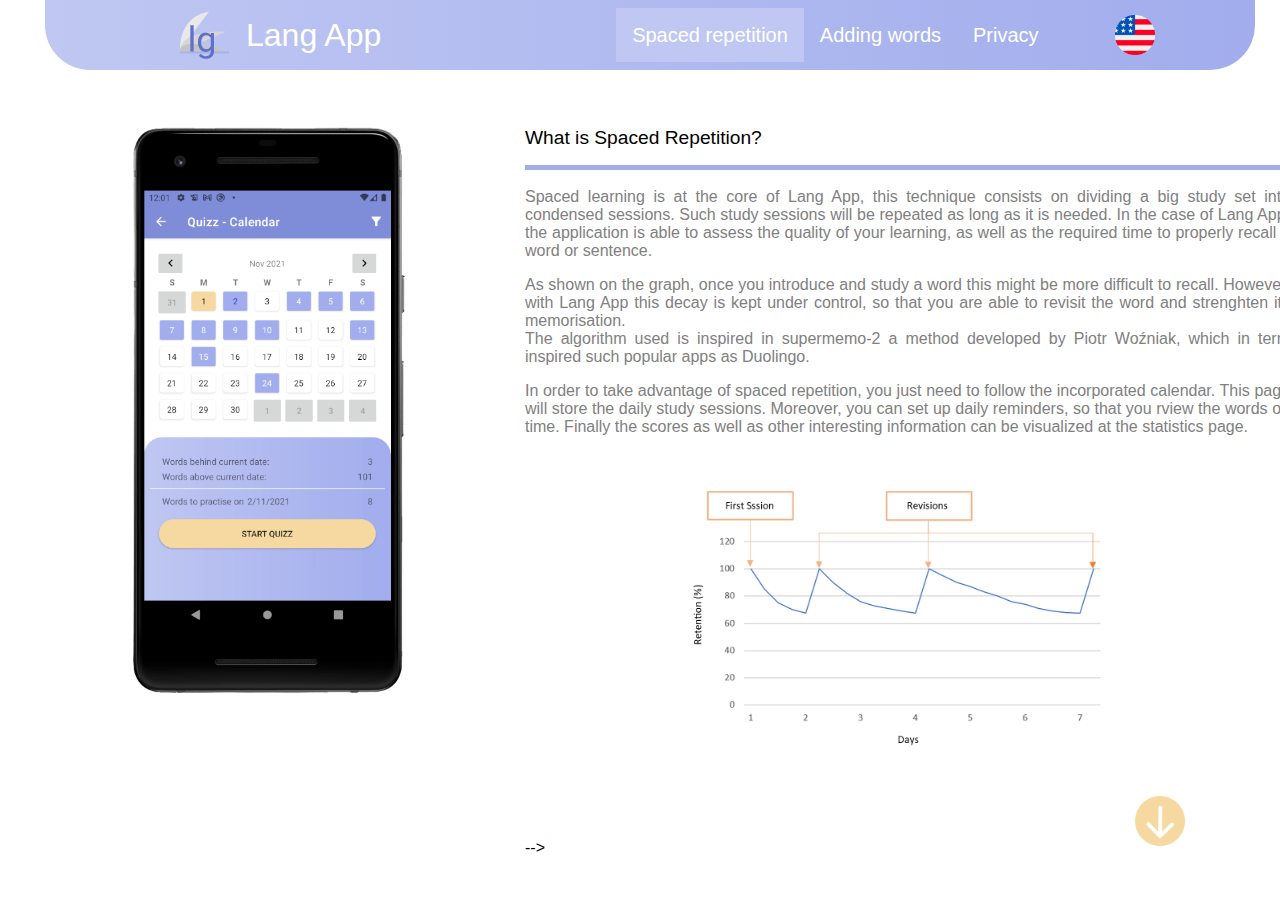
==== about-app.html @ 56e813d0 "New tab for GDPR and minor format changes" ====
<!DOCTYPE html>
<html lang="en">

<script src="main.js" defer></script>
<script defer>
    function load(){
        var translate = new Translate();
    
        if (localStorage.getItem("currentLng")=== null ){
            var currentLng = 'en';//'fr'
            localStorage.setItem("currentLng",currentLng)
        }
        var attributeName = 'data-tag';
        translate.init(attributeName, localStorage.getItem("currentLng"));
        translate.process(); 
    
        //obtiene elementos
        const dropdownTitle = document.querySelector('.dropdown .title-dropdown');
        const dropdownOptions = document.querySelectorAll('.dropdown .option');
    
        //vincula listeners a estos elementos
        dropdownTitle.addEventListener('click', toggleMenuDisplay);
        dropdownOptions.forEach(option => option.addEventListener('click',handleOptionSelected));
        document.querySelector('.dropdown .title-dropdown').addEventListener('change',handleTitleChange);
    }
</script>

<head>
    <meta charset="UTF-8">
    <meta http-equiv="X-UA-Compatible" content="IE=edge">
    <meta name="viewport" content="width=device-width, initial-scale=1.0">
    <!--css styling files-->
    <!--animation scripting (after html is loaded)-->  
    <link href="styles/styles.css" rel="stylesheet">
    <link href="styles/about.css" rel="stylesheet">
    <link href="styles/dropdown.css" rel="stylesheet">
    <title>Lang App - about</title>
</head>
<body class="container full-height-grow preload-images" onload="load()">
    <header class="main-header">
        <!-- navigation upper bar -->
        <a href="index.html" class="brand-logo">
            <!-- logo -->
            <img src="Images/brand_logo.png" width="50" height="50" >
            <div class="brand-logo-name">Lang App</div>
        </a>

        <nav class ="main-nav" id="myHeader">
            <ul>
                <!-- options menu -->
                <li><a class="menu-clickable active" href="about-app.html" data-tag="menu_item1"></a></li>
                <li><a class="menu-clickable" href="adding.html" data-tag="menu_item2"></a></li>
                <li><a class="menu-clickable" href="GDPR.html" data-tag="menu_item3"></a></li>
                <li>
                    <div class="dropdown">
            
                        <div class="title-dropdown pointerCursor">
                            <div class="img-lang center" name="img"></div>
                            <i class="fa fa-angle-right"></i>
                        </div>
                        
                        <div class='menu pointerCursor hide'>
                            <div class="option hide center"><img src="/Images/index/en_0.png" width="35px" height="35px" id="option1"></div>
                            <div class="option hide center"><img src="/Images/index/es_0.png" width="35px" height="35px" id="option2"></div>
                            <div class='option hide center'><img src="/Images/index/cat_0.png" width="35px" height="35px" id='option3'></div>
                            <!--<div class='option hide center'><img src="/Images/index/cat_0.png" width="35px" height="35px" id='option4'></div>-->
                        </div>
                    </div> 
                </li>
            </ul>
        </nav>
    </header>


        <section class="home-main-section">
            <div class="img-wrapper animated-slide-in">
                <div class="phone-image-main" name="img" title-tag="img1"></div>
            </div>
            <div class="call-to-action animated-slide-out">
                <!--subtitle 1-->
                <div class="subtitle" data-tag="subtitle_about">What is Spaced Repetition?</div>
                <!--separator 1-->
                <div class="separator"></div>
                <!--text 1-->
                    <p class="text" data-tag="t_about">
                        Spaced learning is at the core of Lang App, this technique consists on dividing a big study set into condensed sessions. Such study sessions will be repeated as long as it is needed. In the case 
                        of Lang App, the application is able to assess the quality of your learning, as well as the required time to properly recall a word or sentence.
                    </p>
                    <P class="text graph" data-tag="t2_about">
                        As shown on the graph, once you introduce and study a word this might be more difficult to recall. However, with Lang App this decay is kept under control, so that you are able to revisit the word and strenghten its memorisation.<br>
                        The algorithm used is inspired in supermemo-2 a method developed by Piotr Woźniak, which in term inspired such popular apps as Duolingo.
                    </P>
                    <p class="text" data-tag="t3_about">
                        In order to take advantage of spaced repetition, you just need to follow the incorporated calendar. This page will store the daily study sessions. Moreover, you can set up daily reminders, so that you rview the words on time. Finally the scores as well as other interesting information can be visualized at the statistics page 
                    </p>
                    <div class="figure-wrapper">
                        <div class="image-figure" name="img" title-tag="img2"></div>
                    </div>
     -->         
            </div>
        </section>

    <section class="footer">
        <div class="btn-footer">
            <a href="adding.html"><img src="Images/arrow-down.png" width="50" height="50" ></a>
        </div>
    </section>

    <script scr="https://cdnjs.cloudflare.com/ajax/libs/barba.js/0.0.2/barba.min.js"></script>
    <script defer scr="script.js"></script>
</body>
<script src="dropdown.js" defer></script>
</html>
---- styles/styles.css ----
/* boxsizing for all the appplication, so to have better control of width and height */
*, *::before, *::after{
    box-sizing: border-box;
}

/* color for the entire body of the page*/
body{
    background-color: #FFFFFF;
    font-family: Roboto, sans-serif;  
    min-height: 100vh;
    color:black;

}

/*adjust the object to take all the body except the header*/
.full-height-grow{
    display: flex;
    flex-direction: column;
}

/* import the font, sizes (100,400,500,700)*/
@import url('https://fonts.googleapis.com/css2?family=Roboto:ital,wght@0,100;0,400;0,500;1,700&display=swap');

.brand-logo{
    display: flex; /*the items display next to each other*/
    align-items: center;
    font-size: 2em;
    color: #FFFFFF;
    text-decoration: none; /*get rid of the underline due to the anchor*/
}

/*logo left margin*/
.brand-logo-name{
    margin-left: 1rem;
}

/*navigation bar: align them horizontally and take out the dots*/
.main-nav ul{
    display: flex;
    align-items: center;
    margin: 0;
    padding: 0;
    font-size: 1.25em;
    list-style: none;
}

/*navigation bar texts*/
.main-nav a {
    color: #FFFFFF;
    text-decoration: none;
    padding: 1rem;
    
}

/*navigation bar texts when hovering*/
.main-nav a:hover{
    color:#808080;
}

/*align horizontally the texts of the header
   - at center
   - with the maximum distance possible between logo and nav*/
.main-header{
    display: flex;
    justify-content: space-between;
    align-items: center;
    height: 70px;
    background-image: linear-gradient(to left,#a1aded,#bfc7f2);
    padding-left: 15vmin;
    padding-right: 10vmin;
    border-radius: 0px 0px 45px 45px;
    align-content: center;
    position: fixed;
    width: 94.5%;
}

/*selected element in nav*/
.active{
    background-color: #bfc7f2;
}

/*allow the body of the page to resize depending on the screen size*/
.container{
    min-width: 95vw;
    margin: 0 auto;
    padding: 0 5vmin;
}

/*style for the title*/
.title{
    font-weight: 500;
    font-size:3em;
    margin-bottom: 1rem;
    margin-top: 2rem;
}

.subtitle{
    font-weight: 500;
    font-size:1.2em;
    margin-bottom: 1rem;
    margin-top: 2rem;
}

/*style for the buttons
   - no underlining
   - paddings and corners
   - colors as in the protoype*/
.btn{
    color: black;
    background-color:#f5d9a1;
    padding: .7rem 1.5rem;
    border-radius: .5rem;
    text-decoration: none;
    margin: 1vmin;
}

.btn-footer{
    text-decoration: none;
    margin: 2vmin;
}

/* The sticky class is added to the header with JS when it reaches its scroll position */
.sticky {
    position: fixed;
    top: 0;
    width: 100%
  }

.separator{
    background-color: #a1aded;
    margin-bottom: 2vmin;
    min-height: 5px;
    min-width: 85vmin;
}

/*** animations ***/


.slide-in{
    animation: slide-in 0.5s ease forwards;
}

.animated-slide-in{
    animation: slide-in 1s;
}

@keyframes slide-in {
    from{
        opacity: 0;
        transform: translateY(-10%);
    }
    to{
        opacity: 1;
        transform: translateY(0%);
    }
  }



.animated-slide-out{
    animation: slide-out 1s;
}

@keyframes slide-out {
    from{
        opacity: 0;
        transform: translateY(10%);
    }
    to{
        opacity: 1;
        transform: translateY(0%);
    }
  }
---- styles/about.css ----
.preload-images-index {
    display: none; 
    width: 0;
    height: 0;
    background: url(/Images/about-app/cat_0.png),
                url(/Images/about-app/cat_1.png),
                url(/Images/about-app/cat_2.png),
                url(/Images/about-app/en_0.png),
                url(/Images/about-app/en_1.png),
                url(/Images/about-app/en_2.png),
                url(/Images/about-app/es_0.png),
                url(/Images/about-app/es_1.png),
                url(/Images/about-app/es_2.png)
  }

.home-main-section{
    display: flex;
    align-items: stretch; /*align the items to be the full heihgt of the container*/
    justify-content: space-between; /*ensure that there is the maximum amount of space between elements*/
    opacity: 1;
    transition: 500ms;
    height: 70vmin;
    max-width: 100vmin;
    margin-top:7vmin;
}

.home-main-section .img-wrapper{
    flex-grow: 1; /*scale of the image*/
    flex-direction: column;
    display: flex;
    align-items: stretch;
    margin-top: 5vw;
    justify-content: flex-end;/*push the content as close to the text as possible*/
}

.home-main-section .phone-image-main{
    flex-grow: 1;
    max-height: 100vh; /*it will never be higher than 70% of the screen*/
    min-width: 35vw; /*it will never be smaller than 30% of the screen*/
    background-size: contain; /*it wont crop the image and scale it naturally*/
    background-repeat: no-repeat;
    background-position:center center;
}

.home-main-section .call-to-action{
    display: initial;
    flex-direction:column; /*line all top to buttom*/
    margin: 1rem; /*margin between image and text*/
    width: 80vw;
    height: 70vh;
    padding: 1rem;
}

.home-main-section .image-figure{
    flex-grow: 1;
    min-height: 50vmin; /*it will never be higher than 70% of the screen*/
    min-width: 50vmin; /*it will never be smaller than 30% of the screen*/
    background-size: contain; /*it wont crop the image and scale it naturally*/
    background-repeat: no-repeat;
    background-position:center;
    margin-top: -7vmin;
}

.footer{
    display: flex;
    align-self: flex-end;
    align-items: flex-end; /*align the items to be the full heihgt of the container*/
    margin: 2em;
    bottom: 0px;
    position: fixed;
}

.text{
    text-align: justify;
    color: gray;
}

.home-main-section .figure-wrapper{
    flex-grow: 1; /*scale of the image*/
    flex-direction:column;
    display: grid;
    align-items:stretch;
    justify-content:center;/*push the content as close to the text as possible*/
}

/*if the image gets too small it disapearsa nd the text is centered*/
@media (max-width: 1100px){
    .home-main-section .img-wrapper{
        display: none;
    }
    .home-main-section{
        justify-content: center;
    }
    .separator{
        width: 85vmin;
    }
    .home-main-section .call-to-action{
        width: 90vmin;
    }
    .home-main-section .img-figure{
        margin-top:5vmin;
    }
    .home-main-section .figure-wrapper{
        align-content: center;
    }
    .text{
        text-align: justify;
    }

    .image-figure{
        width: 90vmin;
        height: 90vmin;
    }

    .menu-clickable{
        display: none;
    }

    @media (max-width: 550px){
        .home-main-section{
            height: 90vmin;
            width: 100vmin;
            display: grid;
        }

        .title{
            display: none;
        }
        .section{
            width:100vmin;
        }
        .home-main-section .call-to-action{
            margin-top:5vmin;
        }
        .container{
            padding: 0px;
        }
        .separator{
            width: 90vmin;
        }
        .home-main-section .call-to-action{
            width: 100vmin;
            display: grid;
        }
        .download-wrapper{
            display: grid ;
            align-content: center;
            justify-content: center;
            width: 90vmin;
            margin-top: 2vmin;
        }
        .main-header{
            width: 100%;
        }
        .image-figure{
            width: 90vmin;
            height: 90vmin;
            margin-top: -15vmin;
        }
    }
}
---- styles/dropdown.css ----
.hide {
    max-height: 0 !important;
}

.dropdown{
    padding: 5px;
    margin-top: 25px;
    margin-left: 50px;
    right: 2rem;
	min-width: 45px;
    min-height: 45px;
	margin-bottom: 1em;
    
}

.dropdown .title-dropdown{
	width: 100%;
    min-width: 45px;
    min-height: 45px;
}

.dropdown .title .fa-angle-right{
	float: right;
	margin-right: .7em;
	transition: transform .3s;
}

.dropdown .menu{
    top: 56px;
	transition: max-height .5s ease-out;
	max-height: 20em;
	overflow:hidden;
    background-color: #bfc7f2;
    margin-top: 17px;
    position:fixed;
}

.dropdown .menu .option{
	margin: 1em .3em 1em .3em;
	margin-top: 0.3em;
    min-height: 35px;
    min-width: 40px;
}

.dropdown .menu .option:hover{
	background: rgba(0,0,0,0.2);
}

.pointerCursor:hover{
	cursor: pointer;
}

.rotate-90{
	transform: rotate(90deg);
}

.img-lang{
    background-image: url(/Images/index/en_0.png);
    flex-grow: 1;
    min-height: 40px; /*it will never be higher than 70% of the screen*/
    min-width: 50px; /*it will never be smaller than 30% of the screen*/
    background-size: contain; /*it wont crop the image and scale it naturally*/
    background-repeat: no-repeat;
    background-position:center center;
    margin-left: 2vmin;
}

.center {
    display: block;
    margin-left: auto;
    margin-right: auto;
    width: 50%;
  }
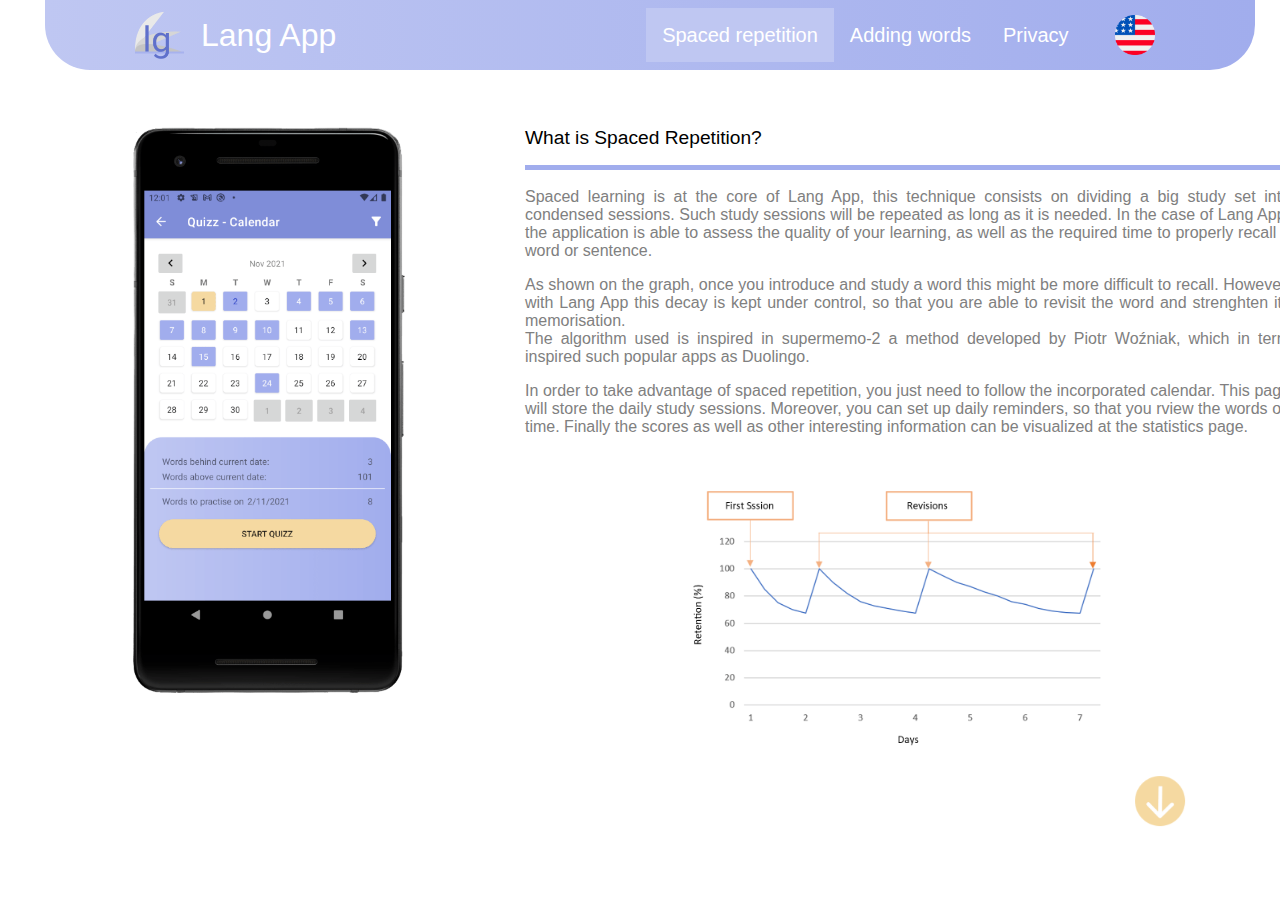
==== commit 43b2d052: "Website with french translation plus some fixes for cat and sp" ====
--- a/about-app.html
+++ b/about-app.html
@@ -63,7 +63,7 @@
                             <div class="option hide center"><img src="/Images/index/en_0.png" width="35px" height="35px" id="option1"></div>
                             <div class="option hide center"><img src="/Images/index/es_0.png" width="35px" height="35px" id="option2"></div>
                             <div class='option hide center'><img src="/Images/index/cat_0.png" width="35px" height="35px" id='option3'></div>
-                            <!--<div class='option hide center'><img src="/Images/index/cat_0.png" width="35px" height="35px" id='option4'></div>-->
+                            <div class='option hide center'><img src="/Images/index/fr_0.png" width="35px" height="35px" id='option4'></div>
                         </div>
                     </div> 
                 </li>
@@ -96,12 +96,12 @@
                     <div class="figure-wrapper">
                         <div class="image-figure" name="img" title-tag="img2"></div>
                     </div>
-     -->         
+        
             </div>
         </section>
 
-    <section class="footer">
-        <div class="btn-footer">
+        <section class="arrow">
+            <div class="btn-arrow">
             <a href="adding.html"><img src="Images/arrow-down.png" width="50" height="50" ></a>
         </div>
     </section>
--- a/styles/styles.css
+++ b/styles/styles.css
@@ -67,7 +67,7 @@
     align-items: center;
     height: 70px;
     background-image: linear-gradient(to left,#a1aded,#bfc7f2);
-    padding-left: 15vmin;
+    padding-left: 10vmin;
     padding-right: 10vmin;
     border-radius: 0px 0px 45px 45px;
     align-content: center;
@@ -115,9 +115,36 @@
     margin: 1vmin;
 }
 
-.btn-footer{
+.arrow{
+    display: flex;
+    align-self: flex-end;
+    align-items: flex-end; /*align the items to be the full heihgt of the container*/
+    margin: 2em;
+    bottom: 20px;
+    position: fixed;
+}
+
+.btn-arrow{
     text-decoration: none;
     margin: 2vmin;
+}
+
+.footer{
+    display: flex;
+    bottom: 0px;
+    position: fixed;
+    
+    justify-content: center;
+    align-items: center;
+    height: 50px;
+    background-image: linear-gradient(to left,#a1aded,#bfc7f2);
+    padding-top: 1vmin;
+    padding-left: 10vmin;
+    padding-right: 10vmin;
+    border-radius: 45px 45px 0px 0px;
+    align-content: center;
+    align-self: center;
+    width: 20%;
 }
 
 /* The sticky class is added to the header with JS when it reaches its scroll position */
--- a/styles/about.css
+++ b/styles/about.css
@@ -61,14 +61,6 @@
     margin-top: -7vmin;
 }
 
-.footer{
-    display: flex;
-    align-self: flex-end;
-    align-items: flex-end; /*align the items to be the full heihgt of the container*/
-    margin: 2em;
-    bottom: 0px;
-    position: fixed;
-}
 
 .text{
     text-align: justify;
@@ -116,6 +108,10 @@
         display: none;
     }
 
+    .main-header{
+        width: 90%;
+    }
+
     @media (max-width: 550px){
         .home-main-section{
             height: 90vmin;
--- a/styles/dropdown.css
+++ b/styles/dropdown.css
@@ -6,7 +6,7 @@
 .dropdown{
     padding: 5px;
     margin-top: 25px;
-    margin-left: 50px;
+    margin-left: 1em;
     right: 2rem;
 	min-width: 45px;
     min-height: 45px;
